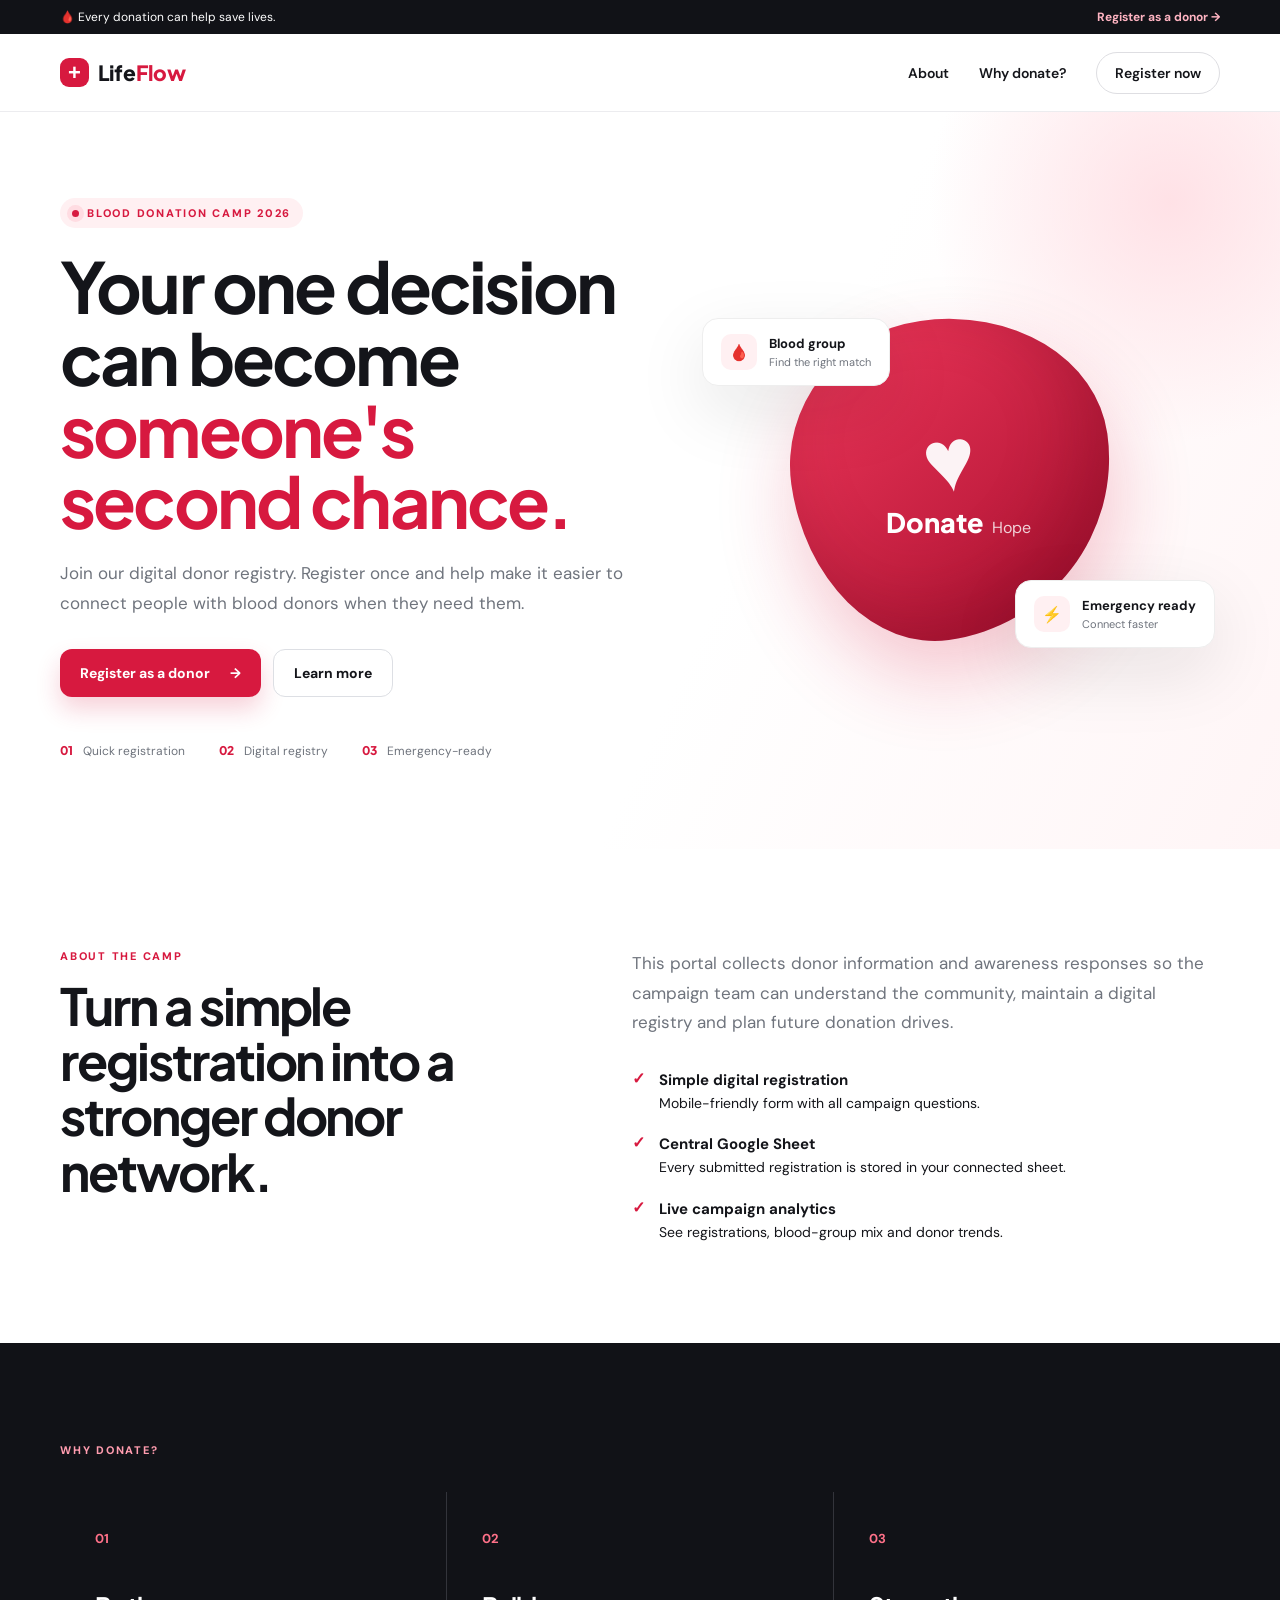
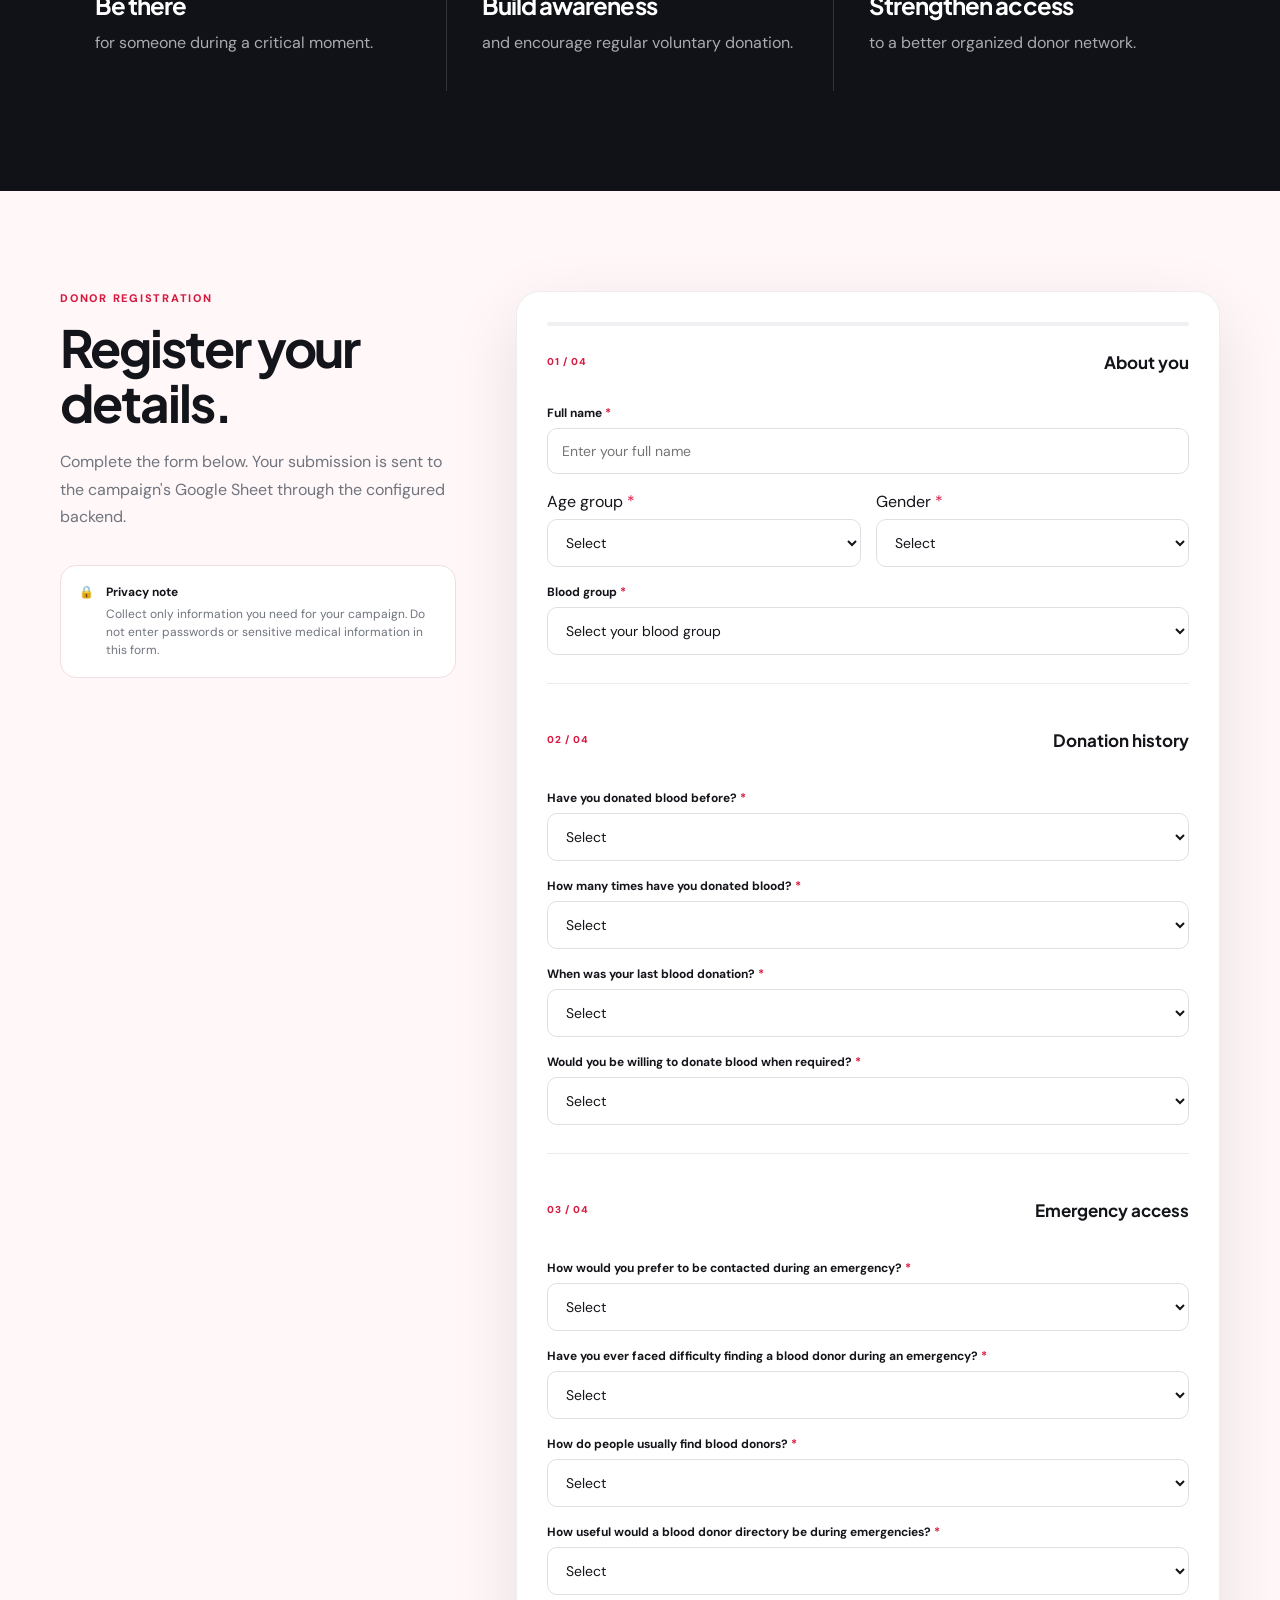
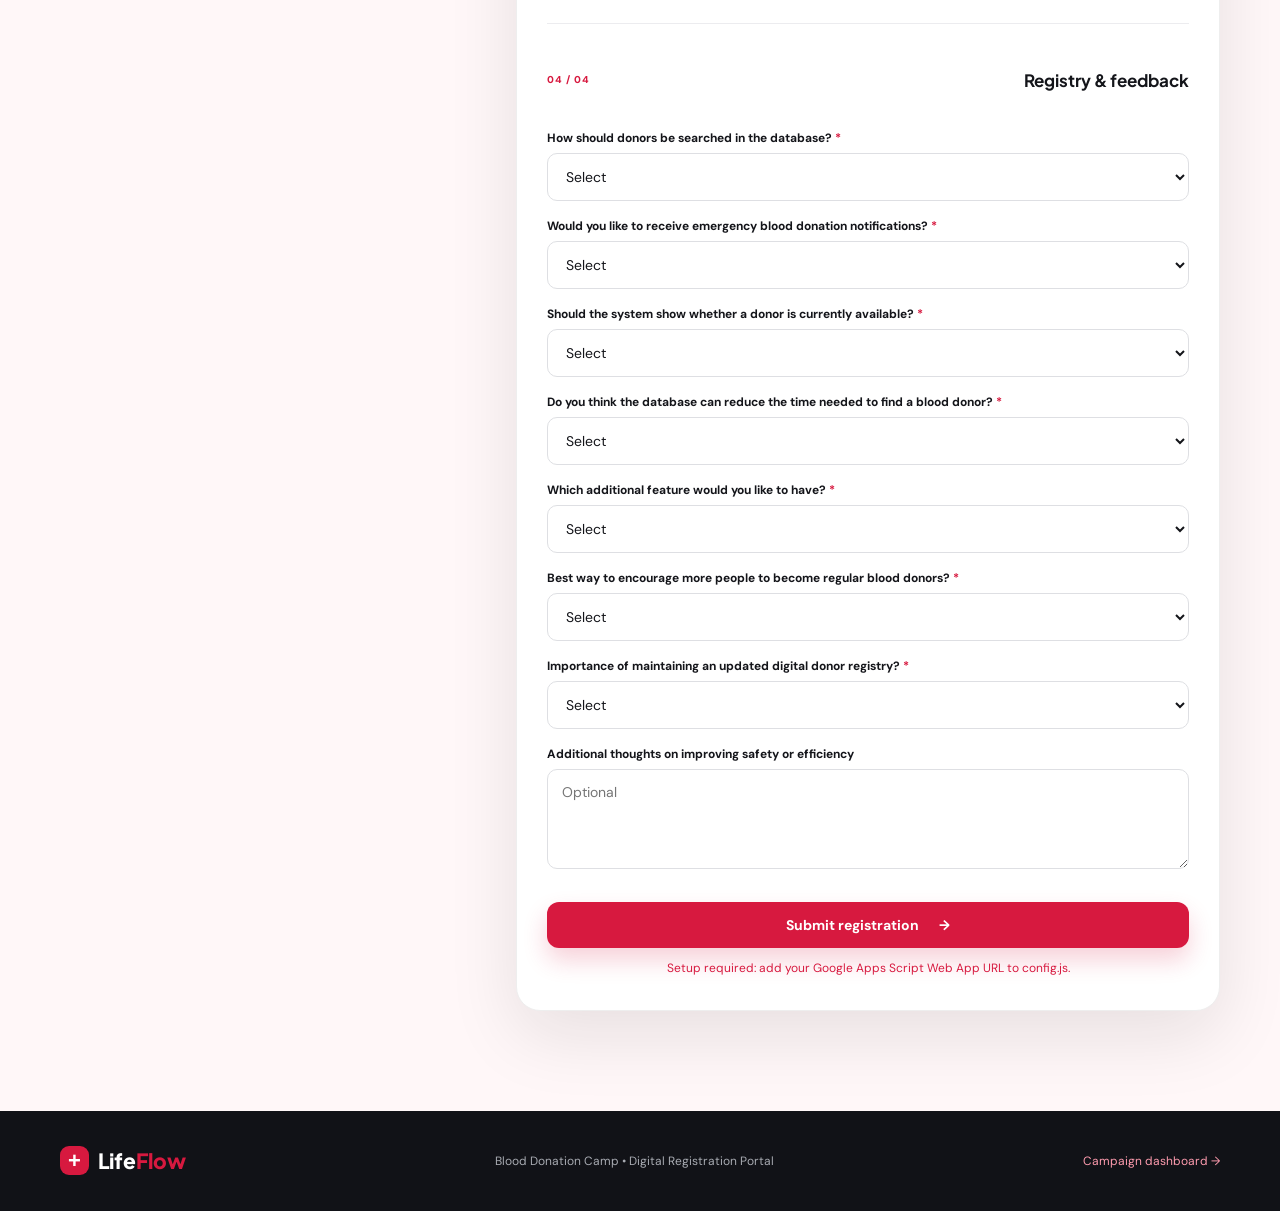
==== index.html @ 7dd6f172 "Add files via upload" ====
<!DOCTYPE html>
<html lang="en">
<head>
  <meta charset="UTF-8">
  <meta name="viewport" content="width=device-width, initial-scale=1.0">
  <meta name="description" content="Blood Donation Camp registration and donor awareness portal.">
  <title>LifeFlow — Blood Donation Camp</title>
  <link rel="preconnect" href="https://fonts.googleapis.com">
  <link rel="preconnect" href="https://fonts.gstatic.com" crossorigin>
  <link href="https://fonts.googleapis.com/css2?family=DM+Sans:wght@400;500;600;700&family=Plus+Jakarta+Sans:wght@600;700;800&display=swap" rel="stylesheet">
  <link rel="stylesheet" href="styles.css">
</head>
<body>
  <div class="topbar">
    <div class="container topbar-inner">
      <span>🩸 Every donation can help save lives.</span>
      <a href="#register">Register as a donor →</a>
    </div>
  </div>

  <header class="nav">
    <div class="container nav-inner">
      <a class="brand" href="#">
        <span class="brand-mark">+</span>
        <span>Life<span>Flow</span></span>
      </a>
      <nav>
        <a href="#about">About</a>
        <a href="#why">Why donate?</a>
        <a href="#register" class="nav-cta">Register now</a>
      </nav>
      <button class="menu-btn" aria-label="Open menu">☰</button>
    </div>
  </header>

  <main>
    <section class="hero">
      <div class="hero-glow"></div>
      <div class="container hero-grid">
        <div class="hero-copy">
          <div class="eyebrow"><span class="pulse"></span> BLOOD DONATION CAMP 2026</div>
          <h1>Your one decision can become <em>someone's second chance.</em></h1>
          <p>Join our digital donor registry. Register once and help make it easier to connect people with blood donors when they need them.</p>
          <div class="hero-actions">
            <a href="#register" class="btn btn-primary">Register as a donor <span>→</span></a>
            <a href="#about" class="btn btn-ghost">Learn more</a>
          </div>
          <div class="trust-row">
            <div><strong>01</strong><span>Quick registration</span></div>
            <div><strong>02</strong><span>Digital registry</span></div>
            <div><strong>03</strong><span>Emergency-ready</span></div>
          </div>
        </div>
        <div class="hero-card-wrap">
          <div class="blood-orb">
            <div class="orb-drop">♥</div>
            <div class="orb-text"><b>Donate</b><span>Hope</span></div>
          </div>
          <div class="floating-card card-one"><span class="mini-icon">🩸</span><div><b>Blood group</b><small>Find the right match</small></div></div>
          <div class="floating-card card-two"><span class="mini-icon">⚡</span><div><b>Emergency ready</b><small>Connect faster</small></div></div>
        </div>
      </div>
    </section>

    <section id="about" class="section about">
      <div class="container two-col">
        <div>
          <div class="section-label">ABOUT THE CAMP</div>
          <h2>Turn a simple registration into a stronger donor network.</h2>
        </div>
        <div>
          <p class="lead">This portal collects donor information and awareness responses so the campaign team can understand the community, maintain a digital registry and plan future donation drives.</p>
          <div class="feature-list">
            <div><span>✓</span><p><b>Simple digital registration</b><br>Mobile-friendly form with all campaign questions.</p></div>
            <div><span>✓</span><p><b>Central Google Sheet</b><br>Every submitted registration is stored in your connected sheet.</p></div>
            <div><span>✓</span><p><b>Live campaign analytics</b><br>See registrations, blood-group mix and donor trends.</p></div>
          </div>
        </div>
      </div>
    </section>

    <section id="why" class="section why">
      <div class="container">
        <div class="section-label">WHY DONATE?</div>
        <div class="stats-strip">
          <div><strong>01</strong><h3>Be there</h3><p>for someone during a critical moment.</p></div>
          <div><strong>02</strong><h3>Build awareness</h3><p>and encourage regular voluntary donation.</p></div>
          <div><strong>03</strong><h3>Strengthen access</h3><p>to a better organized donor network.</p></div>
        </div>
      </div>
    </section>

    <section id="register" class="section register">
      <div class="container register-grid">
        <div class="register-intro">
          <div class="section-label">DONOR REGISTRATION</div>
          <h2>Register your details.</h2>
          <p>Complete the form below. Your submission is sent to the campaign's Google Sheet through the configured backend.</p>
          <div class="privacy-note"><span>🔒</span><div><b>Privacy note</b><p>Collect only information you need for your campaign. Do not enter passwords or sensitive medical information in this form.</p></div></div>
        </div>

        <form id="donorForm" class="form-card" method="POST" target="submitFrame">
          <div class="form-progress"><span id="progressBar"></span></div>
          <div class="form-head"><span>01 / 04</span><b>About you</b></div>

          <div class="form-section">
            <label>Full name <span>*</span><input name="fullName" required maxlength="100" placeholder="Enter your full name"></label>
            <div class="form-row">
              <label>Age group <span>*</span>
                <select name="ageGroup" required>
                  <option value="">Select</option><option>Below 18</option><option>18–25</option><option>26–35</option><option>Above 35</option>
                </select>
              </label>
              <label>Gender <span>*</span>
                <select name="gender" required>
                  <option value="">Select</option><option>Male</option><option>Female</option><option>Other</option><option>Prefer not to say</option>
                </select>
              </label>
            </div>
            <label>Blood group <span>*</span>
              <select name="bloodGroup" required>
                <option value="">Select your blood group</option><option>A+ / A-</option><option>B+ / B-</option><option>AB+ / AB-</option><option>O+ / O-</option><option>Don't know</option>
              </select>
            </label>
          </div>

          <div class="form-section">
            <div class="form-head"><span>02 / 04</span><b>Donation history</b></div>
            <label>Have you donated blood before? <span>*</span>
              <select name="donatedBefore" required><option value="">Select</option><option>Yes</option><option>No</option></select>
            </label>
            <label>How many times have you donated blood? <span>*</span>
              <select name="donationCount" required><option value="">Select</option><option>Never</option><option>1-2 times</option><option>3-5 times</option><option>More than 5 times</option></select>
            </label>
            <label>When was your last blood donation? <span>*</span>
              <select name="lastDonation" required><option value="">Select</option><option>Within 3 months</option><option>3-6 months ago</option><option>6-12 months ago</option><option>More than 1 year ago</option><option>Never donated</option></select>
            </label>
            <label>Would you be willing to donate blood when required? <span>*</span>
              <select name="willing" required><option value="">Select</option><option>Yes</option><option>No</option><option>Maybe</option></select>
            </label>
          </div>

          <div class="form-section">
            <div class="form-head"><span>03 / 04</span><b>Emergency access</b></div>
            <label>How would you prefer to be contacted during an emergency? <span>*</span>
              <select name="contactPreference" required><option value="">Select</option><option>Phone call</option><option>SMS</option><option>Email</option><option>App notification</option></select>
            </label>
            <label>Have you ever faced difficulty finding a blood donor during an emergency? <span>*</span>
              <select name="emergencyDifficulty" required><option value="">Select</option><option>Yes</option><option>No</option><option>Not sure</option></select>
            </label>
            <label>How do people usually find blood donors? <span>*</span>
              <select name="findDonors" required><option value="">Select</option><option>Friends and relatives</option><option>Hospitals</option><option>Social media</option><option>Blood banks</option><option>All of the above</option></select>
            </label>
            <label>How useful would a blood donor directory be during emergencies? <span>*</span>
              <select name="directoryUseful" required><option value="">Select</option><option>Very useful</option><option>Useful</option><option>Slightly useful</option><option>Not useful</option></select>
            </label>
          </div>

          <div class="form-section">
            <div class="form-head"><span>04 / 04</span><b>Registry & feedback</b></div>
            <label>How should donors be searched in the database? <span>*</span>
              <select name="searchMethod" required><option value="">Select</option><option>Blood group</option><option>Location</option><option>Availability</option><option>Blood group + location</option></select>
            </label>
            <label>Would you like to receive emergency blood donation notifications? <span>*</span>
              <select name="emergencyNotifications" required><option value="">Select</option><option>Yes</option><option>No</option><option>Maybe</option></select>
            </label>
            <label>Should the system show whether a donor is currently available? <span>*</span>
              <select name="showAvailability" required><option value="">Select</option><option>Yes</option><option>No</option><option>Maybe</option></select>
            </label>
            <label>Do you think the database can reduce the time needed to find a blood donor? <span>*</span>
              <select name="reduceTime" required><option value="">Select</option><option>Yes</option><option>No</option><option>Not sure</option></select>
            </label>
            <label>Which additional feature would you like to have? <span>*</span>
              <select name="additionalFeature" required><option value="">Select</option><option>Emergency alerts</option><option>Location tracking</option><option>Donor history</option><option>Hospital/blood-bank information</option><option>All of the above</option></select>
            </label>
            <label>Best way to encourage more people to become regular blood donors? <span>*</span>
              <select name="encouragement" required><option value="">Select</option><option>Public awareness campaigns</option><option>Incentives and rewards</option><option>Mobile donation drives</option><option>Better recognition for donors</option><option>Streamlined registration processes</option></select>
            </label>
            <label>Importance of maintaining an updated digital donor registry? <span>*</span>
              <select name="registryImportance" required><option value="">Select</option><option>Not important</option><option>1</option><option>2</option><option>3</option><option>4</option><option>5</option><option>Extremely important</option></select>
            </label>
            <label>Additional thoughts on improving safety or efficiency
              <textarea name="additionalThoughts" rows="4" maxlength="1000" placeholder="Optional"></textarea>
            </label>
          </div>

          <input type="text" name="website" class="honeypot" tabindex="-1" autocomplete="off">
          <input type="hidden" name="source" value="github-pages">
          <button class="btn btn-primary submit-btn" type="submit"><span id="submitText">Submit registration</span><span>→</span></button>
          <p class="form-message" id="formMessage" role="status"></p>
        </form>
        <iframe name="submitFrame" id="submitFrame" class="hidden-frame" title="Form submission"></iframe>
      </div>
    </section>
  </main>

  <footer>
    <div class="container footer-inner">
      <div class="brand"><span class="brand-mark">+</span><span>Life<span>Flow</span></span></div>
      <p>Blood Donation Camp • Digital Registration Portal</p>
      <a href="dashboard.html">Campaign dashboard →</a>
    </div>
  </footer>

  <script src="config.js"></script>
  <script src="app.js"></script>
</body>
</html>
---- styles.css ----
:root{
  --red:#d7193f;--red-dark:#a80f2d;--ink:#14151a;--muted:#6f747d;--paper:#fff;
  --soft:#fff6f7;--line:#ececef;--dark:#111217;--green:#15835b;--shadow:0 24px 70px rgba(23,17,20,.10)
}
*{box-sizing:border-box}html{scroll-behavior:smooth}body{margin:0;color:var(--ink);background:#fff;font-family:"DM Sans",sans-serif}
h1,h2,h3{font-family:"Plus Jakarta Sans",sans-serif;margin:0;letter-spacing:-.04em}a{text-decoration:none;color:inherit}.container{width:min(1160px,92%);margin:auto}
.topbar{background:var(--dark);color:#fff;font-size:12px}.topbar-inner{min-height:34px;display:flex;align-items:center;justify-content:space-between}.topbar a{color:#ffb4c2;font-weight:700}
.nav{height:78px;display:flex;align-items:center;background:#fff;border-bottom:1px solid var(--line);position:sticky;top:0;z-index:20}.nav-inner{display:flex;align-items:center;justify-content:space-between}.brand{display:flex;align-items:center;gap:9px;font:800 21px "Plus Jakarta Sans"}.brand>span:last-child>span{color:var(--red)}
.brand-mark{display:grid;place-items:center;width:29px;height:29px;background:var(--red);color:#fff;border-radius:9px;font:bold 22px Arial}.nav nav{display:flex;align-items:center;gap:30px;font-size:14px;font-weight:600}.nav-cta{padding:11px 18px;border:1px solid #dedee2;border-radius:999px}.menu-btn{display:none;border:0;background:none;font-size:25px}
.hero{position:relative;overflow:hidden;background:linear-gradient(115deg,#fff 0%,#fff 58%,#fff5f6 100%);padding:86px 0 90px}.hero-glow{position:absolute;width:500px;height:500px;border-radius:50%;right:-140px;top:-160px;background:radial-gradient(circle,#ffdbe1,transparent 68%);opacity:.8}.hero-grid{display:grid;grid-template-columns:1.03fr .97fr;gap:55px;align-items:center;position:relative}
.eyebrow,.section-label{font-size:11px;font-weight:800;letter-spacing:.16em;color:var(--red)}.eyebrow{display:inline-flex;align-items:center;gap:8px;background:#fff0f2;padding:8px 12px;border-radius:999px}.pulse{width:7px;height:7px;background:var(--red);border-radius:50%;box-shadow:0 0 0 5px #ffdce2}
.hero h1{font-size:clamp(42px,5.5vw,74px);line-height:1.02;margin:22px 0}.hero h1 em{font-style:normal;color:var(--red)}.hero-copy>p{font-size:17px;line-height:1.75;color:var(--muted);max-width:610px}.hero-actions{display:flex;gap:12px;margin-top:30px}.btn{border:0;cursor:pointer;border-radius:12px;padding:14px 20px;font:700 14px "DM Sans";display:inline-flex;align-items:center;justify-content:center;gap:20px;transition:.2s}.btn-primary{background:var(--red);color:#fff;box-shadow:0 12px 25px rgba(215,25,63,.20)}.btn-primary:hover{background:var(--red-dark);transform:translateY(-1px)}.btn-ghost{border:1px solid #dddfe4;background:#fff}.trust-row{display:flex;gap:34px;margin-top:46px}.trust-row div{display:flex;gap:10px;align-items:center}.trust-row strong{font:800 12px "Plus Jakarta Sans";color:var(--red)}.trust-row span{font-size:12px;color:var(--muted)}
.hero-card-wrap{height:470px;position:relative;display:grid;place-items:center}.blood-orb{width:320px;height:320px;border-radius:47% 53% 58% 42% / 45% 43% 57% 55%;background:linear-gradient(145deg,#ef385b,#a70e2e);box-shadow:inset -20px -30px 70px rgba(83,0,20,.25),0 35px 80px rgba(215,25,63,.24);display:flex;flex-direction:column;align-items:center;justify-content:center;color:#fff;transform:rotate(-8deg)}.orb-drop{font-size:90px;line-height:1;opacity:.95}.orb-text{display:flex;gap:8px;align-items:baseline;transform:rotate(8deg)}.orb-text b{font:800 27px "Plus Jakarta Sans"}.orb-text span{font-size:16px;opacity:.8}.floating-card{position:absolute;background:#fff;border:1px solid #eee;box-shadow:var(--shadow);padding:15px 18px;border-radius:16px;display:flex;gap:12px;align-items:center}.floating-card b,.floating-card small{display:block}.floating-card b{font-size:13px}.floating-card small{font-size:11px;color:var(--muted);margin-top:3px}.mini-icon{width:36px;height:36px;border-radius:10px;background:#fff0f2;display:grid;place-items:center}.card-one{top:75px;left:18px}.card-two{bottom:65px;right:5px}
.section{padding:100px 0}.two-col{display:grid;grid-template-columns:.9fr 1.1fr;gap:90px}.section h2{font-size:clamp(34px,4vw,53px);line-height:1.08;margin-top:15px}.lead{font-size:17px;line-height:1.75;color:var(--muted);margin:0 0 30px}.feature-list{display:grid;gap:18px}.feature-list>div{display:flex;gap:14px}.feature-list span{flex:none;color:var(--red);font-weight:800}.feature-list p{margin:0;font-size:14px;line-height:1.6}.feature-list b{font-size:15px}
.why{background:var(--dark);color:#fff}.why .section-label{color:#ff9caf}.stats-strip{display:grid;grid-template-columns:repeat(3,1fr);gap:1px;margin-top:35px;background:#33343b}.stats-strip>div{background:var(--dark);padding:35px}.stats-strip strong{color:#ff7189;font-size:13px}.stats-strip h3{font-size:24px;margin:42px 0 10px}.stats-strip p{color:#a8abb2;margin:0;line-height:1.6}
.register{background:#fff7f8}.register-grid{display:grid;grid-template-columns:.72fr 1.28fr;gap:60px;align-items:start}.register-intro h2{margin-bottom:18px}.register-intro>p{color:var(--muted);line-height:1.7}.privacy-note{margin-top:35px;background:#fff;border:1px solid #f0dfe2;padding:18px;border-radius:16px;display:flex;gap:12px;font-size:12px}.privacy-note p{color:var(--muted);line-height:1.5;margin:5px 0 0}.form-card{background:#fff;padding:30px;border-radius:24px;box-shadow:var(--shadow);border:1px solid #eee}.form-progress{height:4px;background:#f0f0f2;border-radius:9px;overflow:hidden;margin-bottom:25px}.form-progress span{display:block;height:100%;width:0;background:var(--red);transition:.25s}.form-head{display:flex;justify-content:space-between;align-items:center;margin:10px 0 22px}.form-head span{font-size:10px;letter-spacing:.1em;color:var(--red);font-weight:800}.form-head b{font:700 17px "Plus Jakarta Sans"}.form-section{padding:10px 0 28px;border-bottom:1px solid var(--line);margin-bottom:25px;display:grid;gap:17px}.form-section:last-of-type{border-bottom:0;margin-bottom:0}.form-section>label{font-size:12px;font-weight:700}.form-section label>span{color:var(--red)}input,select,textarea{display:block;width:100%;border:1px solid #dedfe3;background:#fff;border-radius:10px;padding:13px 14px;margin-top:7px;font:14px "DM Sans";outline:none;color:var(--ink)}input:focus,select:focus,textarea:focus{border-color:#e25a73;box-shadow:0 0 0 3px #fff0f2}.form-row{display:grid;grid-template-columns:1fr 1fr;gap:15px}.submit-btn{width:100%;margin-top:5px}.submit-btn:disabled{opacity:.6;cursor:wait}.form-message{min-height:20px;font-size:12px;text-align:center;margin:12px 0 0;color:var(--muted)}.form-message.success{color:var(--green)}.form-message.error{color:var(--red)}.honeypot,.hidden-frame{display:none}
footer{background:var(--dark);color:#fff;padding:30px 0}.footer-inner{display:flex;align-items:center;justify-content:space-between;gap:20px}.footer-inner p{font-size:12px;color:#a8abb2}.footer-inner>a{font-size:12px;color:#ff9caf}
.dashboard{padding:70px 0 100px;background:#fafafb;min-height:calc(100vh - 78px)}.dashboard-heading{display:flex;justify-content:space-between;gap:25px;align-items:end;margin-bottom:35px}.dashboard-heading h1{font-size:45px;margin:10px 0}.dashboard-heading p{color:var(--muted)}.admin-login{background:#fff;border:1px solid var(--line);border-radius:20px;padding:28px;max-width:650px;box-shadow:var(--shadow)}.admin-login h2{font-size:24px}.admin-login>p{font-size:13px;color:var(--muted)}.login-row{display:flex;gap:10px}.login-row input{margin:0;flex:1}.hidden{display:none!important}.metric-grid{display:grid;grid-template-columns:repeat(4,1fr);gap:15px;margin-bottom:15px}.metric-card,.analytics-card{background:#fff;border:1px solid var(--line);border-radius:18px;padding:24px}.metric-card span,.metric-card small{display:block;color:var(--muted);font-size:12px}.metric-card strong{display:block;font:800 32px "Plus Jakarta Sans";margin:13px 0 7px}.analytics-grid{display:grid;grid-template-columns:1fr 1fr;gap:15px}.card-title{display:flex;justify-content:space-between;align-items:center;margin-bottom:20px}.card-title h2{font-size:19px}.card-title span{font-size:11px;color:var(--muted)}.bar-chart{display:grid;gap:14px}.bar-row{display:grid;gap:7px}.bar-label{display:flex;justify-content:space-between;font-size:12px}.bar-label b{color:var(--red)}.bar-track{height:8px;background:#f0f1f3;border-radius:9px;overflow:hidden}.bar-track i{height:100%;display:block;background:var(--red);border-radius:9px}.empty-state{font-size:13px;color:var(--muted)}.dashboard-note{font-size:11px;color:var(--muted);margin-top:20px}
@media(max-width:850px){.nav nav{display:none}.menu-btn{display:block}.hero{padding:55px 0}.hero-grid,.two-col,.register-grid{grid-template-columns:1fr;gap:45px}.hero-card-wrap{height:380px}.blood-orb{width:270px;height:270px}.card-one{left:0}.card-two{right:0}.section{padding:70px 0}.stats-strip,.metric-grid,.analytics-grid{grid-template-columns:1fr}.dashboard-heading{align-items:start;flex-direction:column}.footer-inner{flex-wrap:wrap}.topbar-inner{justify-content:center}.topbar-inner a{display:none}}
@media(max-width:520px){.hero h1{font-size:43px}.trust-row{gap:15px;flex-wrap:wrap}.hero-card-wrap{height:330px}.blood-orb{width:220px;height:220px}.orb-drop{font-size:65px}.orb-text b{font-size:21px}.floating-card{padding:11px}.form-card{padding:20px}.form-row{grid-template-columns:1fr}.login-row{flex-direction:column}}
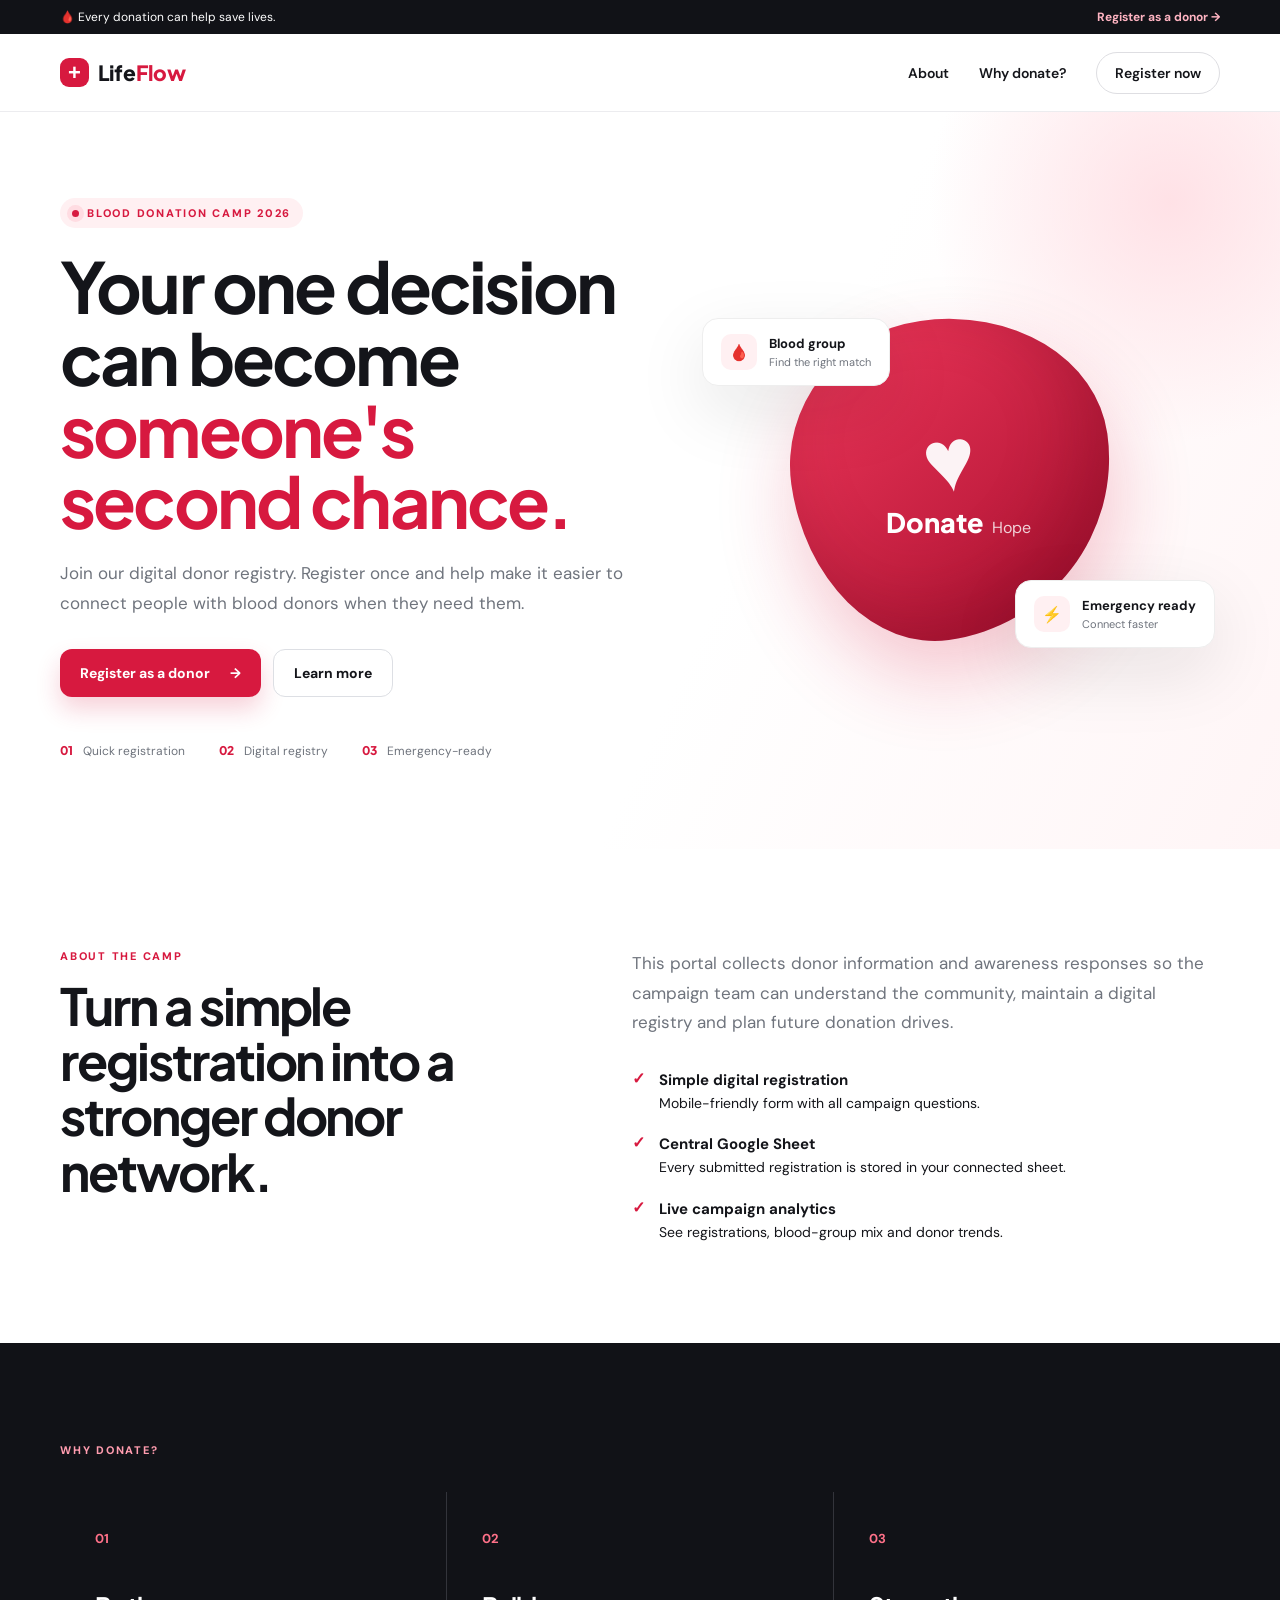
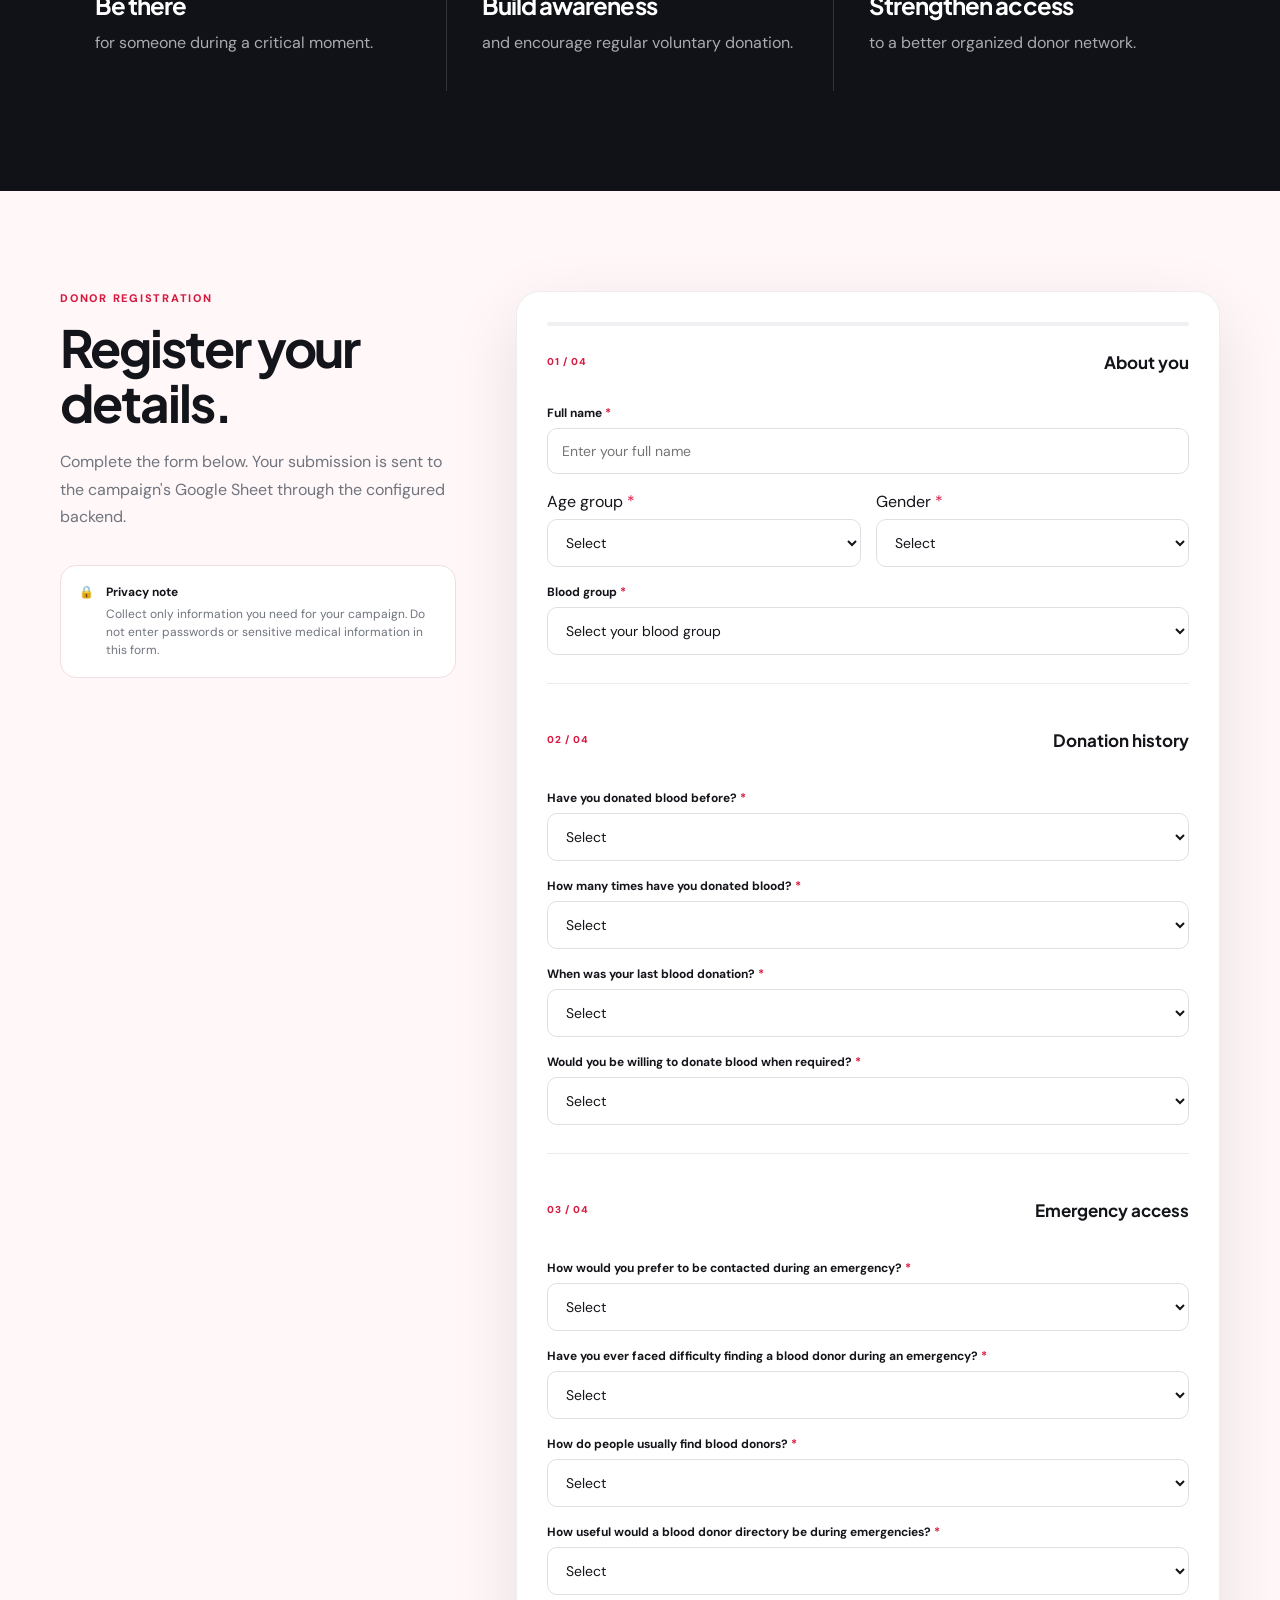
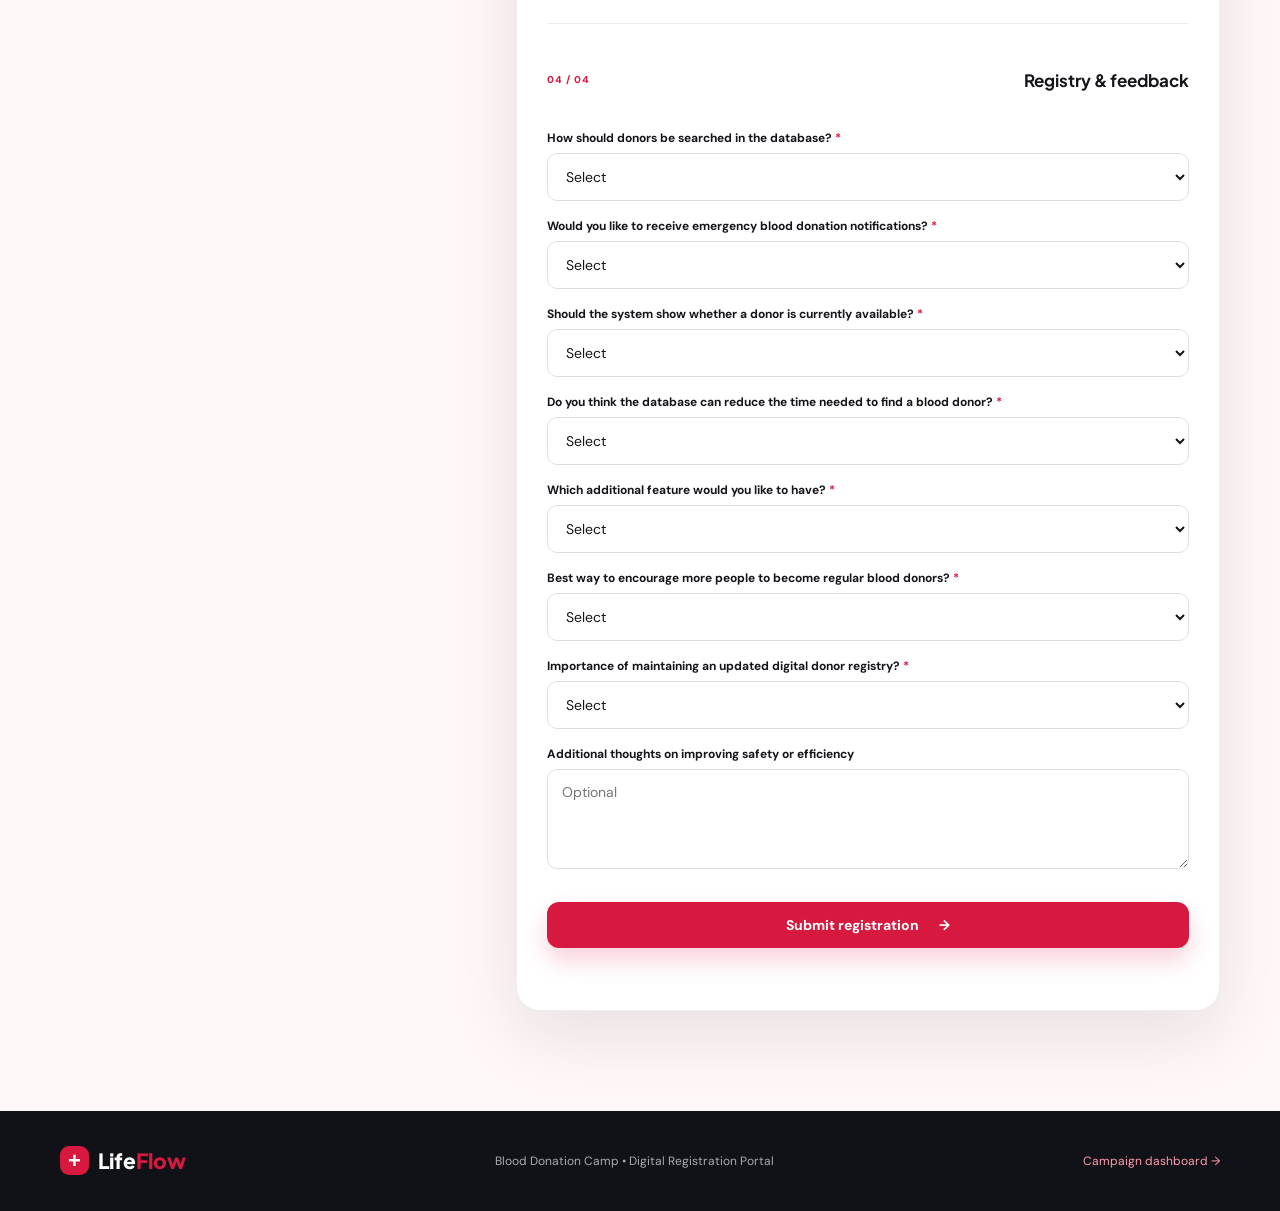
==== commit b0631da0: "Update index.html" ====
--- a/index.html
+++ b/index.html
@@ -9,6 +9,7 @@
   <link rel="preconnect" href="https://fonts.gstatic.com" crossorigin>
   <link href="https://fonts.googleapis.com/css2?family=DM+Sans:wght@400;500;600;700&family=Plus+Jakarta+Sans:wght@600;700;800&display=swap" rel="stylesheet">
   <link rel="stylesheet" href="styles.css">
+  <link rel="icon" href="data:image/svg+xml,<svg xmlns='http://www.w3.org/2000/svg' viewBox='0 0 100 100'><text y='.9em' font-size='90'>🩸</text></svg>">
 </head>
 <body>
   <div class="topbar">
@@ -205,4 +206,4 @@
   <script src="config.js"></script>
   <script src="app.js"></script>
 </body>
-</html>+</html>
